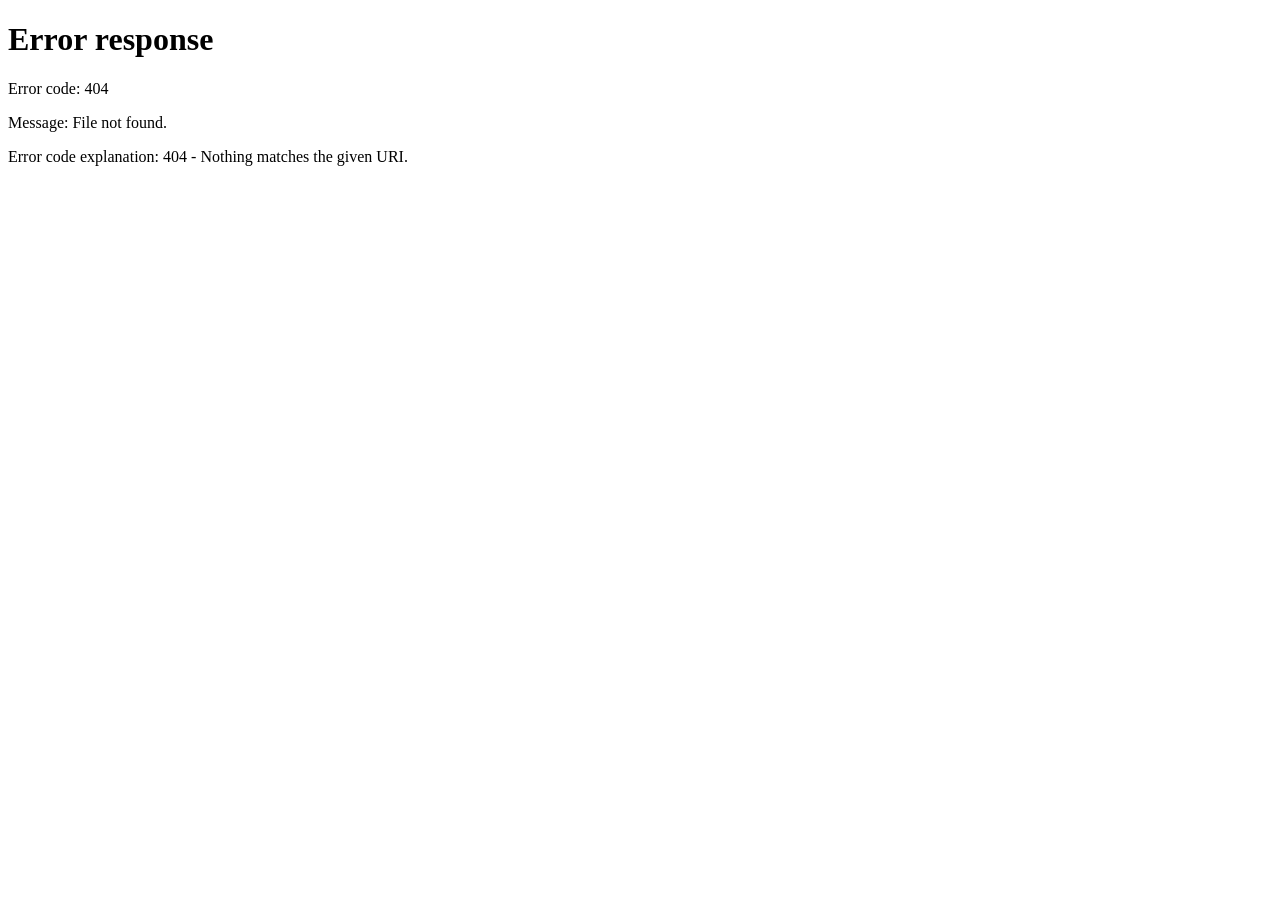
==== home.html @ 37aa0f86 "Add files via upload" ====
<!DOCTYPE html>
<html lang="en">
<head>
    <meta charset="UTF-8">
    <meta name="viewport" content="width=device-width, initial-scale=1.0">
    <title>Dashboard - LearnSphere</title>
    <link rel="stylesheet" href="home.css">
</head>
<body>
    <script>
        // Check if user is logged in
        function checkLogin() {
            const isLoggedIn = sessionStorage.getItem('isLoggedIn');
            if (isLoggedIn !== 'true') {
                alert('You must be logged in to access this page.');
                window.location.href = '../pages/login.html';
            }
        }

        // Logout function
        function logout() {
            sessionStorage.clear();
            window.location.href = '../index.html';
        }

        checkLogin();
    </script>

    <div class="grid">
        <svg class="grid-svg" xmlns="http://www.w3.org/2000/svg" width="982" height="786" viewBox="0 0 982 786" fill="none">
            <path fill-rule="evenodd" clip-rule="evenodd" d="M490 401V537H348.5V401H490ZM490 785.5V676H348.5V785.5H347.5V676H206V785.5H205V676H63.5V785.5H62.5V676H0V675H62.5V538H0V537H62.5V401H0V400H62.5V258H0V257H62.5V116H0V115H62.5V0H63.5V115L205 115V0H206V115L347.5 115V0H348.5V115H490V0H491V115L627.5 115V0H628.5V115H765V0H766V115L902.5 115V0H903.5V115H982V116H903.5V257H982V258H903.5V400H982V401H903.5V537H982V538H903.5V675H982V676H903.5V785.5H902.5V676H766V785.5H765V676H628.5V785.5H627.5V676H491V785.5H490ZM902.5 675V538H766V675H902.5ZM902.5 537V401H766V537H902.5ZM902.5 400V258H766V400H902.5ZM902.5 257V116L766 116V257H902.5ZM627.5 675H491V538H627.5V675ZM765 675H628.5V538H765V675ZM348.5 675H490V538H348.5V675ZM347.5 538V675H206V538H347.5ZM205 538V675H63.5V538H205ZM765 537V401H628.5V537H765ZM765 400V258H628.5V400H765ZM765 257V116H628.5V257H765ZM347.5 401V537H206V401H347.5ZM205 401V537H63.5V401H205ZM627.5 401V537H491V401H627.5ZM627.5 116L491 116V257H627.5V116ZM627.5 258H491V400H627.5V258ZM63.5 257V116L205 116V257H63.5ZM63.5 400V258H205V400H63.5ZM206 116V257H347.5V116L206 116ZM348.5 116V257H490V116H348.5ZM206 400V258H347.5V400H206ZM348.5 258V400H490V258H348.5Z" fill="url(#paint0_radial_1_8)" />
            <defs>
                <radialGradient id="paint0_radial_1_8" cx="0" cy="0" r="1" gradientUnits="userSpaceOnUse" gradientTransform="translate(491 392.75) rotate(90) scale(513.25 679.989)">
                    <stop stop-color="white" stop-opacity="0.3" />
                    <stop offset="1" stop-color="white" stop-opacity="0" />
                </radialGradient>
            </defs>
        </svg>
        <div class="blur4"></div>
    </div>

    <div class="dashboard-container">
        <h1>Welcome to LearnSphere</h1>
        <p>Choose a subject to start learning:</p>

        <!-- Chatbot Section -->
        <section class="chatbot">
            <h2>Ask Your AI Tutor</h2>
            <div class="chat-container">
                <div id="chat-box"></div>
                <input type="text" id="user-input" placeholder="Ask me anything...">
                <button onclick="sendMessage()">Send</button>
            </div>
        </section>

        <button id="logoutButton" class="logout-button">Logout</button>
    </div>

    <script src="home.js"></script>
</body>
</html>
---- home.css ----
@import url('https://fonts.googleapis.com/css2?family=Manrope:wght@200..800&display=swap');

* {
    box-sizing: border-box;
}

body {
	font-family: 'Manrope';
	background-color: #000;
	color: #e0e0e0;
	margin: 0;
	padding: 0;
	min-height: 100vh;
    text-align: center;
}

.grid {
	position: fixed;
	/* top: 5rem; */
	height: 80%;
	width: 100%;
	display: flex;
	align-items: center;
	justify-content: center;
	align-self: center;
}
  
.grid-svg {
	height: 80%;
	width: 80%;
	position: fixed;
}

.blur4 {
	height: 10rem;
	width: 10rem;
	background-color: hsl(345, 100%, 65%);
	filter: blur(75px);
	border-radius: 50%;
	z-index: 0;
	position: absolute;
	top:-5%;
	left: 80%;
	animation: float 16s infinite ease-in-out;
}
  
@keyframes float {
	0% {
	  transform: translate(0, 0);
	}
	25% {
	  transform: translate(80px, -80px);
	}
	50% {
	  transform: translate(-80px, -160px);
	}
	75% {
	  transform: translate(40px, -240px);
	}
	100% {
	  transform: translate(0, 0);
	}
}

.button {
    background-color: #046c64;
    color: white;
    padding: 12px 20px;
    text-decoration: none;
    border-radius: 5px;
    font-size: 16px;
}

.button:hover {
    background-color: #034f4b;
}

/* Chatbot Section */
.chatbot {
    background: white;
    padding: 20px;
    width: 50%;
    margin: 20px auto;
    border-radius: 8px;
    box-shadow: 0px 4px 8px rgba(0, 0, 0, 0.1);

	padding: 5rem;
    background: linear-gradient(135deg, #5A3FBB, #2B6CB0, #0F4C75);
	backdrop-filter: blur(20px);
	-webkit-backdrop-filter: blur(20px);
	border-radius: 2.5rem;
	box-shadow: 0 0 10px rgba(255, 255, 255, 0.2);
	border: 1px solid rgba(255, 255, 255, 0.1);
}

.chatbot h2 {
    color: #fff;
}

.chat-container {
    display: flex;
    flex-direction: column;
    align-items: center;
    color: #000;
}

#chat-box {
    width: 90%;
    height: 200px;
    overflow-y: auto;
    background: #f0f0f0;
    padding: 10px;
    margin-bottom: 10px;
    border-radius: 5px;
}

#user-input {
    width: 80%;
    padding: 10px;
    margin-bottom: 10px;
}

button {
    background: linear-gradient(135deg, hsla(145, 85%, 50%), hsla(150, 91%, 55%));
    color: white;
    border: none;
    font-size: 1.2rem;
    padding: 10px 15px;
    text-shadow: 0px 0px 10px rgba(0, 0, 1, 0.5);
    border-radius: 5px;
    cursor: pointer;
}

button:hover {
    background-color: #034f4b;
}
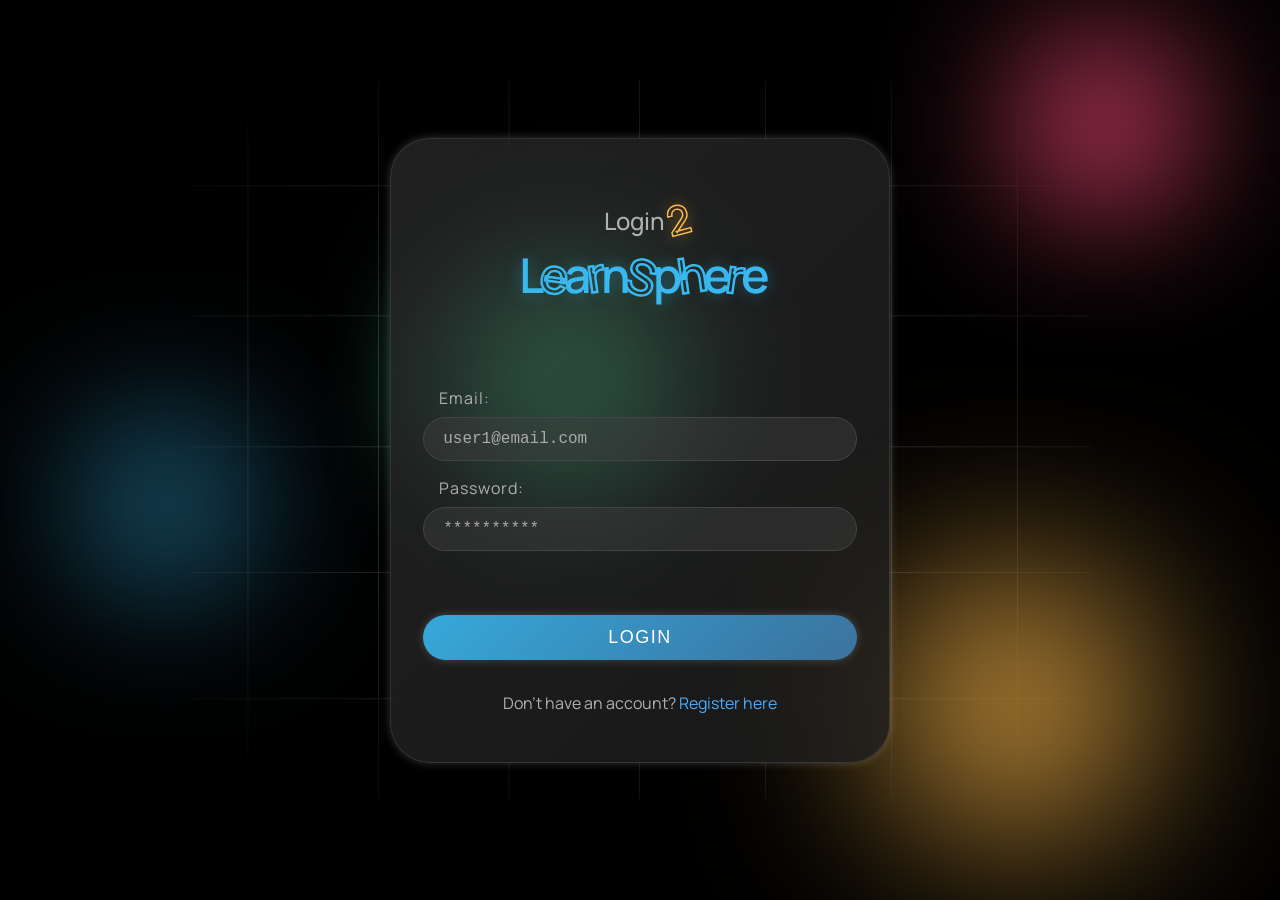
==== commit 4c6cedcf: "Update home.html" ====
--- a/home.html
+++ b/home.html
@@ -3,8 +3,8 @@
 <head>
     <meta charset="UTF-8">
     <meta name="viewport" content="width=device-width, initial-scale=1.0">
-    <title>Dashboard - LearnSphere</title>
-    <link rel="stylesheet" href="home.css">
+    <title>ChatBot - LearnSphere</title>
+    <link rel="stylesheet" href="home1.css">
 </head>
 <body>
     <script>
@@ -49,7 +49,7 @@
             <div class="chat-container">
                 <div id="chat-box"></div>
                 <input type="text" id="user-input" placeholder="Ask me anything...">
-                <button onclick="sendMessage()">Send</button>
+                <button onclick="sendMessage()" class="send">Send</button>
             </div>
         </section>
 
--- a/home1.css
+++ b/home1.css
@@ -0,0 +1,238 @@
+@import url('https://fonts.googleapis.com/css2?family=Manrope:wght@200..800&display=swap');
+
+* {
+    box-sizing: border-box;
+}
+
+body {
+	font-family: 'Manrope';
+	background-color: #000;
+	color: #e0e0e0;
+	margin: 0;
+	padding: 0;
+	min-height: 100vh;
+    text-align: center;
+}
+
+.grid {
+	position: fixed;
+	/* top: 5rem; */
+	height: 80%;
+	width: 100%;
+	display: flex;
+	align-items: center;
+	justify-content: center;
+	align-self: center;
+}
+  
+.grid-svg {
+	height: 80%;
+	width: 80%;
+	position: fixed;
+}
+
+.blur4 {
+	height: 10rem;
+	width: 10rem;
+	background-color: hsl(345, 100%, 65%);
+	filter: blur(75px);
+	border-radius: 50%;
+	z-index: 0;
+	position: absolute;
+	top:-5%;
+	left: 80%;
+	animation: float 16s infinite ease-in-out;
+}
+  
+@keyframes float {
+	0% {
+	  transform: translate(0, 0);
+	}
+	25% {
+	  transform: translate(80px, -80px);
+	}
+	50% {
+	  transform: translate(-80px, -160px);
+	}
+	75% {
+	  transform: translate(40px, -240px);
+	}
+	100% {
+	  transform: translate(0, 0);
+	}
+}
+
+.button {
+    background-color: #046c64;
+    color: white;
+    padding: 12px 20px;
+    text-decoration: none;
+    border-radius: 5px;
+    font-size: 16px;
+}
+
+.button:hover {
+    background-color: #034f4b;
+}
+
+/* General chatbot container */
+.chatbot {
+    width: 80%;
+    max-width: 900px;
+    margin: 0 auto;
+    background: linear-gradient(135deg, rgba(40, 40, 40, 0.8), rgba(30, 30, 30, 0.8));
+    backdrop-filter: blur(20px);
+    -webkit-backdrop-filter: blur(20px);
+    border-radius: 2.5rem;
+    box-shadow: 0 0 10px rgba(255, 255, 255, 0.2);
+    border: 1px solid rgba(255, 255, 255, 0.1);
+    padding: 2rem;
+}
+
+/* Header */
+.chatbot h2 {
+    text-align: center;
+    color: white;
+    margin-bottom: 1rem;
+}
+
+/* Chat container: Flexbox for vertical layout */
+.chat-container {
+    display: flex;
+    flex-direction: column;
+    height: 500px; /* Set fixed height for chat container */
+    justify-content: flex-end; /* Position elements at the bottom */
+    overflow-y: auto; /* Allow chat window to scroll */
+}
+
+/* Chat box to display messages */
+#chat-box {
+    flex-grow: 1; /* This takes up all available space in the container */
+    overflow-y: auto; /* Scrollable if content exceeds height */
+    padding: 1rem;
+    background-color: rgba(255, 255, 255, 0.1); /* Slightly transparent background */
+    border-radius: 1.5rem;
+    margin-bottom: 1rem;
+    height: 100%; /* Full height to fill the container */
+}
+
+/* Input container holding input field and send button */
+.input-container {
+    display: flex;
+    justify-content: space-between;
+    align-items: center;
+    position: relative;
+    width: 100%;
+}
+
+/* Input field styling */
+#user-input {
+    width: 80%; /* Takes up 80% of the input container */
+    padding: 0.8rem;
+    border-radius: 1.5rem;
+    border: 1px solid rgba(255, 255, 255, 0.3);
+    background: rgba(255, 255, 255, 0.2);
+    color: white;
+    font-size: 1rem;
+}
+
+/* Send button inside input field */
+.send {
+    position: absolute;
+    right: 0;
+    padding: 0.8rem 1.2rem;
+    background: linear-gradient(135deg, #5A3FBB, #2B6CB0, #0F4C75);
+    border-radius: 50%;
+    border: none;
+    color: white;
+    font-size: 1rem;
+    cursor: pointer;
+    transition: all 0.3s ease;
+}
+
+.send:hover {
+    background: linear-gradient(135deg, #48c6ef, #6f86d6);
+}
+
+.send:focus {
+    outline: none;
+}
+
+
+button {
+    background: linear-gradient(135deg, hsla(145, 85%, 50%), hsla(150, 91%, 55%));
+    color: white;
+    border: none;
+    font-size: 1.2rem;
+    padding: 10px 15px;
+    text-shadow: 0px 0px 10px rgba(0, 0, 1, 0.5);
+    border-radius: 5px;
+    cursor: pointer;
+}
+
+button:hover {
+    background-color: #034f4b;
+}
+
+/* .send {
+    text-decoration: none;
+	padding: 0.75rem 2rem;
+    background: linear-gradient(45deg, #ff6ec7, #7873f5, #48c6ef, #6f86d6, #ff9a8b);
+    background-size: 600% 600%;
+    border-radius: 30px;
+    transition: all 0.3s ease-in-out;
+    box-shadow: 0 0 10px rgba(255, 255, 255, 0.3);
+}
+
+@keyframes gradientFlow {
+    0% {
+        background-position: 0% 50%;
+    }
+    25% {
+        background-position: 50% 50%;
+    }
+    50% {
+        background-position: 100% 50%;
+    }
+    75% {
+        background-position: 50% 50%;
+    }
+    100% {
+        background-position: 0% 50%;
+    }
+}
+
+.send:hover {
+    animation: gradientFlow 10s ease-in-out infinite;
+    box-shadow: 0 0 10px rgba(255, 255, 255, 0.2), 0 0 30px rgba(255, 255, 255, 0.3);
+} */
+
+.logout-button {
+    color: #fff;
+    text-decoration: none;
+    padding: 0.75rem 2rem;
+    border-radius: 50px;
+    transition: all 0.3s ease;
+    font-size: 1.125rem;
+    font-weight: 200;
+    position: relative;
+    background: linear-gradient(135deg, hsla(0, 85%, 58%, 0.9), hsla(14, 91%, 64%, 0.596));
+    box-shadow: 0 0 10px rgba(255, 255, 255, 0.2);
+}
+
+.logout-button:hover {
+    background: linear-gradient(135deg, hsl(0, 85%, 58%), #ff5c00);
+    color: #fff;
+    box-shadow: 0 0 15px rgba(255, 255, 255, 0.4);
+    transform: scale(1.02);
+}
+
+.logout-button.active {
+    background-color: rgba(255, 255, 255, 0.2);
+    font-weight: bold;
+}
+
+.logout-button:focus {
+    outline: none;
+    box-shadow: 0 0 0 2px rgba(255, 255, 255, 0.6);
+}
